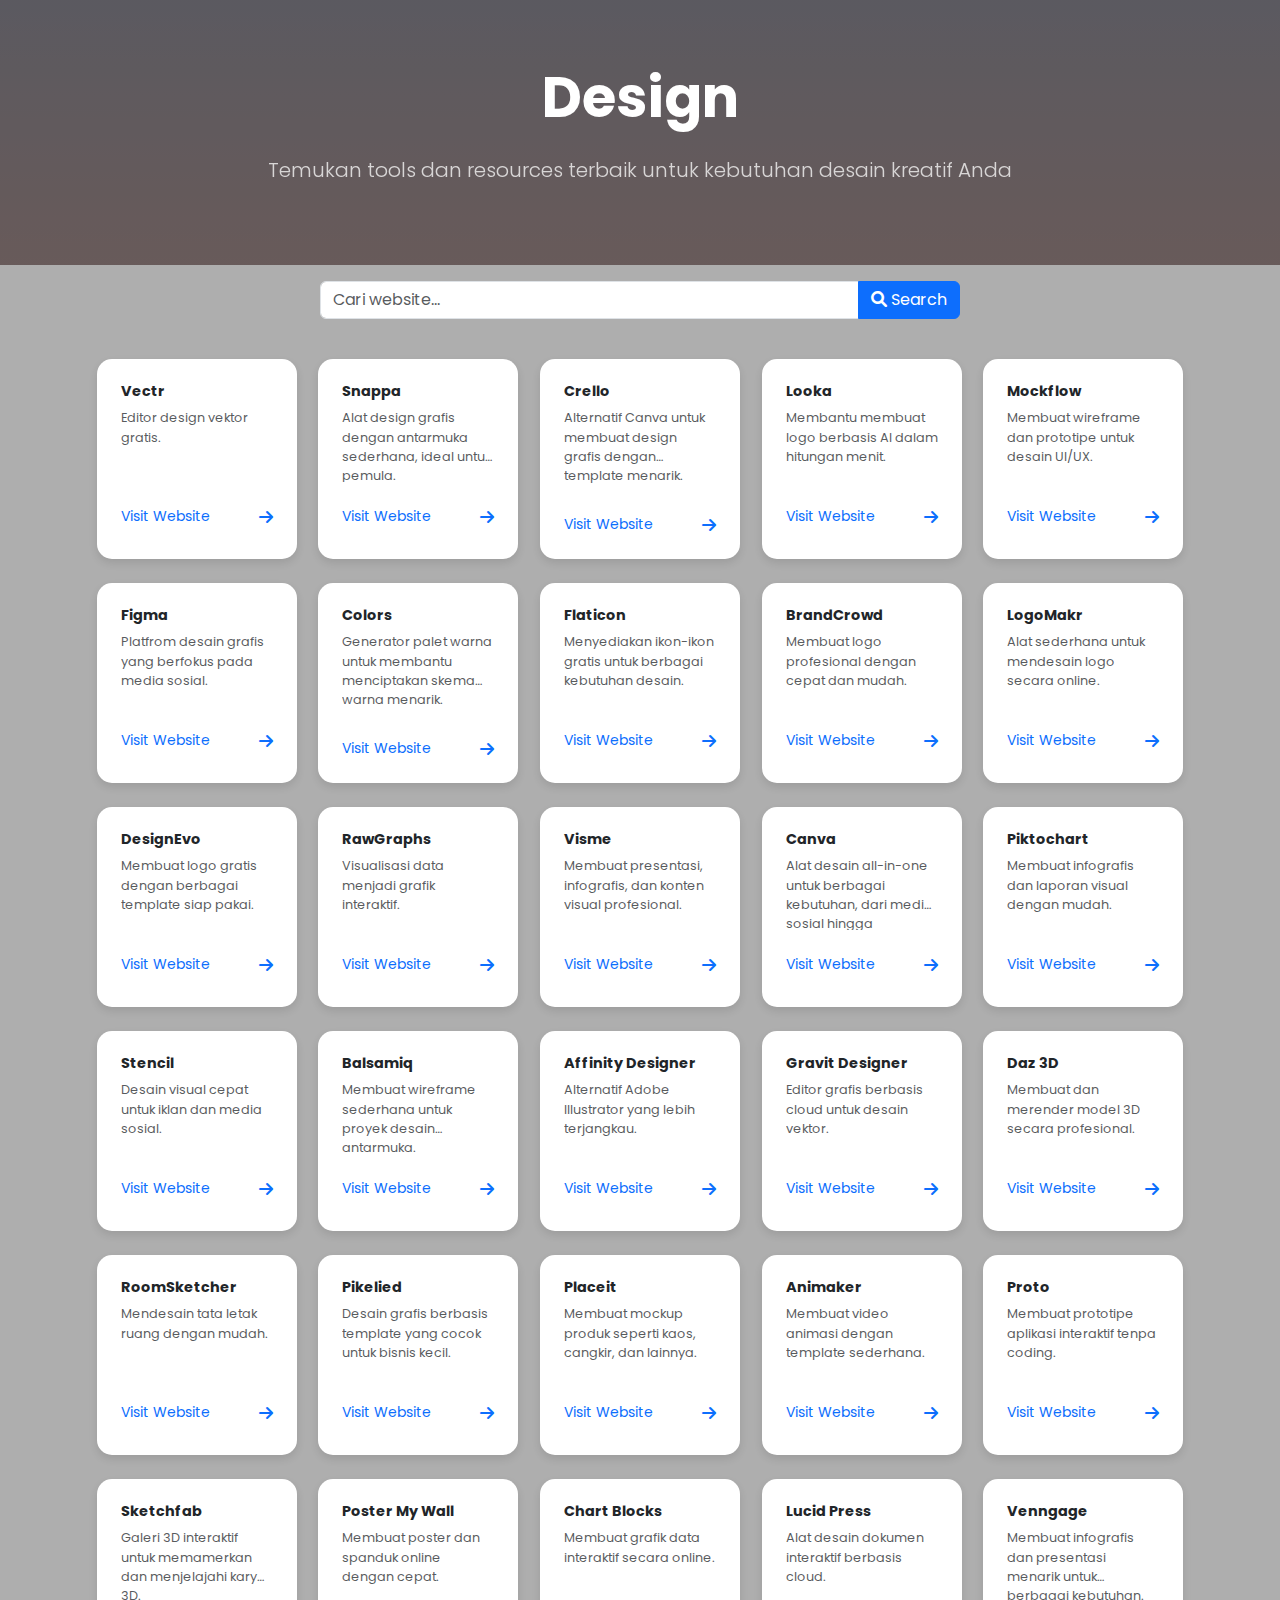
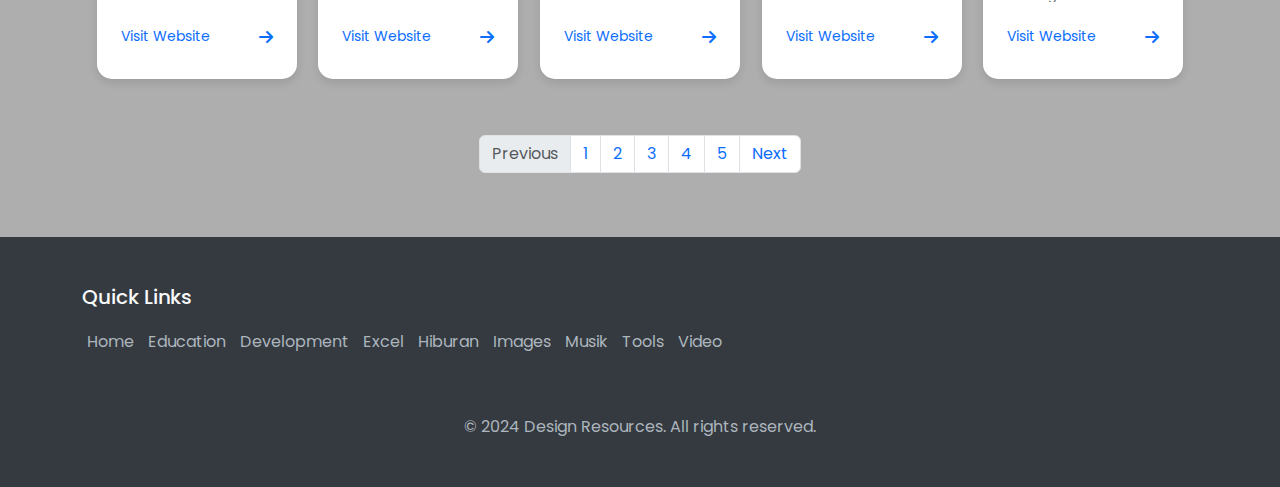
==== design/index.html @ 2daa6ef0 "first commit" ====
<!DOCTYPE html>
<html lang="en">
  <head>
    <meta charset="UTF-8" />
    <meta name="viewport" content="width=device-width, initial-scale=1.0" />
    <title>Design</title>
    <link
      href="https://cdn.jsdelivr.net/npm/bootstrap@5.3.2/dist/css/bootstrap.min.css"
      rel="stylesheet"
    />
    <link
      href="https://cdnjs.cloudflare.com/ajax/libs/font-awesome/6.0.0/css/all.min.css"
      rel="stylesheet"
    />
    <!-- Google Fonts -->
    <link rel="preconnect" href="https://fonts.googleapis.com" />
    <link rel="preconnect" href="https://fonts.gstatic.com" crossorigin />
    <link
      href="https://fonts.googleapis.com/css2?family=Poppins:wght@300;400;500;600;700&display=swap"
      rel="stylesheet"
    />
    <!-- link CSS -->
    <link rel="stylesheet" href="style.css" />
  </head>
  <body>
    <!-- Header -->
    <header class="text-white text-center">
      <div class="container">
        <h1 class="display-4 fw-bold mb-4">Design</h1>
        <p class="lead opacity-75">
          Temukan tools dan resources terbaik untuk kebutuhan desain kreatif
          Anda
        </p>
      </div>
    </header>
    <!-- Search Box -->
    <!-- Update search form -->
    <form
      class="d-flex justify-content-center"
      role="search"
      onsubmit="event.preventDefault();"
    >
      <div class="input-group w-50 mt-3">
        <input
          type="search"
          class="form-control"
          placeholder="Cari website..."
          aria-label="Search"
          oninput="searchWebsites()"
        />
        <button
          class="btn btn-primary"
          type="button"
          onclick="searchWebsites()"
        >
          <i class="fas fa-search"></i> Search
        </button>
      </div>
    </form>

    <!-- Add script before closing body tag -->
    <script src="script.js"></script>
    <!-- Main Content -->
    <main class="container py-4">
      <div class="row g-2">
        <!-- Card 1 -->
        <div class="col-6 col-md-3 col-lg-2">
          <a href="https://www.vectr.com" class="card-wrapper" target="_blank">
            <div class="card mh-100%">
              <div class="card-body p-4">
                <h6 class="card-title fw-bold mb-2">Vectr</h6>
                <p class="card-text text-muted small">
                  Editor design vektor gratis.
                </p>
                <div
                  class="d-flex align-items-center justify-content-between mt-2 mb-2"
                >
                  <span class="text-primary small">Visit Website</span>
                  <i class="fas fa-arrow-right arrow text-primary"></i>
                </div>
              </div>
            </div>
          </a>
        </div>

        <!-- Card 2 -->
        <div class="col-6 col-md-3 col-lg-2">
          <a href="https://snappa.com/" class="card-wrapper" target="_blank">
            <div class="card mh-100%">
              <div class="card-body p-4">
                <h6 class="card-title fw-bold mb-2">Snappa</h6>
                <p class="card-text text-muted small">
                  Alat design grafis dengan antarmuka sederhana, ideal untuk
                  pemula.
                </p>
                <div
                  class="d-flex align-items-center justify-content-between mt-2 mb-2"
                >
                  <span class="text-primary small">Visit Website</span>
                  <i class="fas fa-arrow-right arrow text-primary"></i>
                </div>
              </div>
            </div>
          </a>
        </div>

        <!-- Card 3 -->
        <div class="col-6 col-md-3 col-lg-2">
          <a href="https://www.crello.com" class="card-wrapper" target="_blank">
            <div class="card mh-100%">
              <div class="card-body p-4">
                <h6 class="card-title fw-bold mb-2">Crello</h6>
                <p class="card-text text-muted small">
                  Alternatif Canva untuk membuat design grafis dengan template
                  menarik.
                </p>
                <div
                  class="d-flex align-items-center justify-content-between mt-2"
                >
                  <span class="text-primary small">Visit Website</span>
                  <i class="fas fa-arrow-right arrow text-primary"></i>
                </div>
              </div>
            </div>
          </a>
        </div>

        <!-- Card 4 -->
        <div class="col-6 col-md-3 col-lg-2">
          <a href="https://www.looka.com" class="card-wrapper" target="_blank">
            <div class="card mh-100%">
              <div class="card-body p-4">
                <h6 class="card-title fw-bold mb-2">Looka</h6>
                <p class="card-text text-muted small">
                  Membantu membuat logo berbasis AI dalam hitungan menit.
                </p>
                <div
                  class="d-flex align-items-center justify-content-between mt-2 mb-2"
                >
                  <span class="text-primary small">Visit Website</span>
                  <i class="fas fa-arrow-right arrow text-primary"></i>
                </div>
              </div>
            </div>
          </a>
        </div>

        <!-- Card 5 -->
        <div class="col-6 col-md-3 col-lg-2">
          <a
            href="https://www.mockflow.com"
            class="card-wrapper"
            target="_blank"
          >
            <div class="card mh-100%">
              <div class="card-body p-4">
                <h6 class="card-title fw-bold mb-2">Mockflow</h6>
                <p class="card-text text-muted small">
                  Membuat wireframe dan prototipe untuk desain UI/UX.
                </p>
                <div
                  class="d-flex align-items-center justify-content-between mt-2 mb-2"
                >
                  <span class="text-primary small">Visit Website</span>
                  <i class="fas fa-arrow-right arrow text-primary"></i>
                </div>
              </div>
            </div>
          </a>
        </div>

        <!-- Card 6 -->
        <div class="col-6 col-md-3 col-lg-2">
          <a href="https://www.figma.com/" class="card-wrapper" target="_blank">
            <div class="card mh-100%">
              <div class="card-body p-4">
                <h6 class="card-title fw-bold mb-2">Figma</h6>
                <p class="card-text text-muted small">
                  Platfrom desain grafis yang berfokus pada media sosial.
                </p>
                <div
                  class="d-flex align-items-center justify-content-between mt-2 mb-2"
                >
                  <span class="text-primary small">Visit Website</span>
                  <i class="fas fa-arrow-right arrow text-primary"></i>
                </div>
              </div>
            </div>
          </a>
        </div>

        <!-- Card 7 -->
        <div class="col-6 col-md-3 col-lg-2">
          <a href="https://coolors.co/" class="card-wrapper" target="_blank">
            <div class="card mh-100%">
              <div class="card-body p-4">
                <h6 class="card-title fw-bold mb-2">Colors</h6>
                <p class="card-text text-muted small">
                  Generator palet warna untuk membantu menciptakan skema warna
                  menarik.
                </p>
                <div
                  class="d-flex align-items-center justify-content-between mt-2"
                >
                  <span class="text-primary small">Visit Website</span>
                  <i class="fas fa-arrow-right arrow text-primary"></i>
                </div>
              </div>
            </div>
          </a>
        </div>

        <!-- Card 8 -->
        <div class="col-6 col-md-3 col-lg-2">
          <a
            href="https://www.flaticon.com"
            class="card-wrapper"
            target="_blank"
          >
            <div class="card mh-100%">
              <div class="card-body p-4">
                <h6 class="card-title fw-bold mb-2">Flaticon</h6>
                <p class="card-text text-muted small">
                  Menyediakan ikon-ikon gratis untuk berbagai kebutuhan desain.
                </p>
                <div
                  class="d-flex align-items-center justify-content-between mt-2 mb-2"
                >
                  <span class="text-primary small">Visit Website</span>
                  <i class="fas fa-arrow-right arrow text-primary"></i>
                </div>
              </div>
            </div>
          </a>
        </div>

        <!-- Card 9 -->
        <div class="col-6 col-md-3 col-lg-2">
          <a
            href="https://www.brandcrowd.com/"
            class="card-wrapper"
            target="_blank"
          >
            <div class="card mh-100%">
              <div class="card-body p-4">
                <h6 class="card-title fw-bold mb-2">BrandCrowd</h6>
                <p class="card-text text-muted small">
                  Membuat logo profesional dengan cepat dan mudah.
                </p>
                <div
                  class="d-flex align-items-center justify-content-between mt-2 mb-2"
                >
                  <span class="text-primary small">Visit Website</span>
                  <i class="fas fa-arrow-right arrow text-primary"></i>
                </div>
              </div>
            </div>
          </a>
        </div>

        <!-- Card 10 -->
        <div class="col-6 col-md-3 col-lg-2">
          <a
            href="https://www.logomakr.com"
            class="card-wrapper"
            target="_blank"
          >
            <div class="card mh-100%">
              <div class="card-body p-4">
                <h6 class="card-title fw-bold mb-2">LogoMakr</h6>
                <p class="card-text text-muted small">
                  Alat sederhana untuk mendesain logo secara online.
                </p>
                <div
                  class="d-flex align-items-center justify-content-between mt-2 mb-2"
                >
                  <span class="text-primary small">Visit Website</span>
                  <i class="fas fa-arrow-right arrow text-primary"></i>
                </div>
              </div>
            </div>
          </a>
        </div>

        <!-- card 11 -->
        <div class="col-6 col-md-3 col-lg-2">
          <a
            href="https://www.designevo.com"
            class="card-wrapper"
            target="_blank"
          >
            <div class="card mh-100%">
              <div class="card-body p-4">
                <h6 class="card-title fw-bold mb-2">DesignEvo</h6>
                <p class="card-text text-muted small">
                  Membuat logo gratis dengan berbagai template siap pakai.
                </p>
                <div
                  class="d-flex align-items-center justify-content-between mt-2 mb-2"
                >
                  <span class="text-primary small">Visit Website</span>
                  <i class="fas fa-arrow-right arrow text-primary"></i>
                </div>
              </div>
            </div>
          </a>
        </div>

        <!-- card 12 -->
        <div class="col-6 col-md-3 col-lg-2">
          <a
            href="https://www.rawgraphs.io/"
            class="card-wrapper"
            target="_blank"
          >
            <div class="card mh-100%">
              <div class="card-body p-4">
                <h6 class="card-title fw-bold mb-2">RawGraphs</h6>
                <p class="card-text text-muted small">
                  Visualisasi data menjadi grafik interaktif.
                </p>
                <div
                  class="d-flex align-items-center justify-content-between mt-2 mb-2"
                >
                  <span class="text-primary small">Visit Website</span>
                  <i class="fas fa-arrow-right arrow text-primary"></i>
                </div>
              </div>
            </div>
          </a>
        </div>

        <!-- card 13 -->
        <div class="col-6 col-md-3 col-lg-2">
          <a href="https://www.visme.co" class="card-wrapper" target="_blank">
            <div class="card mh-100%">
              <div class="card-body p-4">
                <h6 class="card-title fw-bold mb-2">Visme</h6>
                <p class="card-text text-muted small">
                  Membuat presentasi, infografis, dan konten visual profesional.
                </p>
                <div
                  class="d-flex align-items-center justify-content-between mt-2 mb-2"
                >
                  <span class="text-primary small">Visit Website</span>
                  <i class="fas fa-arrow-right arrow text-primary"></i>
                </div>
              </div>
            </div>
          </a>
        </div>

        <!-- card 14 -->
        <div class="col-6 col-md-3 col-lg-2">
          <a href="https://www.canva.com/" class="card-wrapper" target="_blank">
            <div class="card mh-100%">
              <div class="card-body p-4">
                <h6 class="card-title fw-bold mb-2">Canva</h6>
                <p class="card-text text-muted small">
                  Alat desain all-in-one untuk berbagai kebutuhan, dari media
                  sosial hingga dokumen.
                </p>
                <div
                  class="d-flex align-items-center justify-content-between mt-2 mb-2"
                >
                  <span class="text-primary small">Visit Website</span>
                  <i class="fas fa-arrow-right arrow text-primary"></i>
                </div>
              </div>
            </div>
          </a>
        </div>

        <!-- card 15 -->
        <div class="col-6 col-md-3 col-lg-2">
          <a
            href="https://www.piktochart.com/"
            class="card-wrapper"
            target="_blank"
          >
            <div class="card mh-100%">
              <div class="card-body p-4">
                <h6 class="card-title fw-bold mb-2">Piktochart</h6>
                <p class="card-text text-muted small">
                  Membuat infografis dan laporan visual dengan mudah.
                </p>
                <div
                  class="d-flex align-items-center justify-content-between mt-2 mb-2"
                >
                  <span class="text-primary small">Visit Website</span>
                  <i class="fas fa-arrow-right arrow text-primary"></i>
                </div>
              </div>
            </div>
          </a>
        </div>

        <!-- card 16 -->
        <div class="col-6 col-md-3 col-lg-2">
          <a
            href="https://getstencil.com/"
            class="card-wrapper"
            target="_blank"
          >
            <div class="card mh-100%">
              <div class="card-body p-4">
                <h6 class="card-title fw-bold mb-2">Stencil</h6>
                <p class="card-text text-muted small">
                  Desain visual cepat untuk iklan dan media sosial.
                </p>
                <div
                  class="d-flex align-items-center justify-content-between mt-2 mb-2"
                >
                  <span class="text-primary small">Visit Website</span>
                  <i class="fas fa-arrow-right arrow text-primary"></i>
                </div>
              </div>
            </div>
          </a>
        </div>

        <!-- card 17 -->
        <div class="col-6 col-md-3 col-lg-2">
          <a
            href="https://www.balsamiq.com"
            class="card-wrapper"
            target="_blank"
          >
            <div class="card mh-100%">
              <div class="card-body p-4">
                <h6 class="card-title fw-bold mb-2">Balsamiq</h6>
                <p class="card-text text-muted small">
                  Membuat wireframe sederhana untuk proyek desain antarmuka.
                </p>
                <div
                  class="d-flex align-items-center justify-content-between mt-2 mb-2"
                >
                  <span class="text-primary small">Visit Website</span>
                  <i class="fas fa-arrow-right arrow text-primary"></i>
                </div>
              </div>
            </div>
          </a>
        </div>

        <!-- card 18 -->
        <div class="col-6 col-md-3 col-lg-2">
          <a
            href="https://affinity.serif.com/designer/"
            class="card-wrapper"
            target="_blank"
          >
            <div class="card mh-100%">
              <div class="card-body p-4">
                <h6 class="card-title fw-bold mb-2">Affinity Designer</h6>
                <p class="card-text text-muted small">
                  Alternatif Adobe Illustrator yang lebih terjangkau.
                </p>
                <div
                  class="d-flex align-items-center justify-content-between mt-2 mb-2"
                >
                  <span class="text-primary small">Visit Website</span>
                  <i class="fas fa-arrow-right arrow text-primary"></i>
                </div>
              </div>
            </div>
          </a>
        </div>

        <!-- card 19 -->
        <div class="col-6 col-md-3 col-lg-2">
          <a
            href="https://www.designer.io/"
            class="card-wrapper"
            target="_blank"
          >
            <div class="card mh-100%">
              <div class="card-body p-4">
                <h6 class="card-title fw-bold mb-2">Gravit Designer</h6>
                <p class="card-text text-muted small">
                  Editor grafis berbasis cloud untuk desain vektor.
                </p>
                <div
                  class="d-flex align-items-center justify-content-between mt-2 mb-2"
                >
                  <span class="text-primary small">Visit Website</span>
                  <i class="fas fa-arrow-right arrow text-primary"></i>
                </div>
              </div>
            </div>
          </a>
        </div>

        <!-- card 20 -->
        <div class="col-6 col-md-3 col-lg-2">
          <a href="https://www.daz3d.com" class="card-wrapper" target="_blank">
            <div class="card mh-100%">
              <div class="card-body p-4">
                <h6 class="card-title fw-bold mb-2">Daz 3D</h6>
                <p class="card-text text-muted small">
                  Membuat dan merender model 3D secara profesional.
                </p>
                <div
                  class="d-flex align-items-center justify-content-between mt-2 mb-2"
                >
                  <span class="text-primary small">Visit Website</span>
                  <i class="fas fa-arrow-right arrow text-primary"></i>
                </div>
              </div>
            </div>
          </a>
        </div>

        <!-- card 21 -->
        <div class="col-6 col-md-3 col-lg-2">
          <a
            href="https://www.roomsketcher.com/"
            class="card-wrapper"
            target="_blank"
          >
            <div class="card mh-100%">
              <div class="card-body p-4">
                <h6 class="card-title fw-bold mb-2">RoomSketcher</h6>
                <p class="card-text text-muted small">
                  Mendesain tata letak ruang dengan mudah.
                </p>
                <div
                  class="d-flex align-items-center justify-content-between mt-2 mb-2"
                >
                  <span class="text-primary small">Visit Website</span>
                  <i class="fas fa-arrow-right arrow text-primary"></i>
                </div>
              </div>
            </div>
          </a>
        </div>

        <!-- card 22 -->
        <div class="col-6 col-md-3 col-lg-2">
          <a
            href="https://www.pixelied.com"
            class="card-wrapper"
            target="_blank"
          >
            <div class="card mh-100%">
              <div class="card-body p-4">
                <h6 class="card-title fw-bold mb-2">Pikelied</h6>
                <p class="card-text text-muted small">
                  Desain grafis berbasis template yang cocok untuk bisnis kecil.
                </p>
                <div
                  class="d-flex align-items-center justify-content-between mt-2 mb-2"
                >
                  <span class="text-primary small">Visit Website</span>
                  <i class="fas fa-arrow-right arrow text-primary"></i>
                </div>
              </div>
            </div>
          </a>
        </div>

        <!-- card 23 -->
        <div class="col-6 col-md-3 col-lg-2">
          <a
            href="https://www.placeit.net"
            class="card-wrapper"
            target="_blank"
          >
            <div class="card mh-100%">
              <div class="card-body p-4">
                <h6 class="card-title fw-bold mb-2">Placeit</h6>
                <p class="card-text text-muted small">
                  Membuat mockup produk seperti kaos, cangkir, dan lainnya.
                </p>
                <div
                  class="d-flex align-items-center justify-content-between mt-2 mb-2"
                >
                  <span class="text-primary small">Visit Website</span>
                  <i class="fas fa-arrow-right arrow text-primary"></i>
                </div>
              </div>
            </div>
          </a>
        </div>

        <!-- card 24 -->
        <div class="col-6 col-md-3 col-lg-2">
          <a
            href="https://www.animaker.com"
            class="card-wrapper"
            target="_blank"
          >
            <div class="card mh-100%">
              <div class="card-body p-4">
                <h6 class="card-title fw-bold mb-2">Animaker</h6>
                <p class="card-text text-muted small">
                  Membuat video animasi dengan template sederhana.
                </p>
                <div
                  class="d-flex align-items-center justify-content-between mt-2 mb-2"
                >
                  <span class="text-primary small">Visit Website</span>
                  <i class="fas fa-arrow-right arrow text-primary"></i>
                </div>
              </div>
            </div>
          </a>
        </div>

        <!-- card 25 -->
        <div class="col-6 col-md-3 col-lg-2">
          <a href="https://www.proto.io" class="card-wrapper" target="_blank">
            <div class="card mh-100%">
              <div class="card-body p-4">
                <h6 class="card-title fw-bold mb-2">Proto</h6>
                <p class="card-text text-muted small">
                  Membuat prototipe aplikasi interaktif tenpa coding.
                </p>
                <div
                  class="d-flex align-items-center justify-content-between mt-2 mb-2"
                >
                  <span class="text-primary small">Visit Website</span>
                  <i class="fas fa-arrow-right arrow text-primary"></i>
                </div>
              </div>
            </div>
          </a>
        </div>

        <!-- card 26 -->
        <div class="col-6 col-md-3 col-lg-2">
          <a
            href="https://www.sketchfab.com"
            class="card-wrapper"
            target="_blank"
          >
            <div class="card mh-100%">
              <div class="card-body p-4">
                <h6 class="card-title fw-bold mb-2">Sketchfab</h6>
                <p class="card-text text-muted small">
                  Galeri 3D interaktif untuk memamerkan dan menjelajahi karya
                  3D.
                </p>
                <div
                  class="d-flex align-items-center justify-content-between mt-2 mb-2"
                >
                  <span class="text-primary small">Visit Website</span>
                  <i class="fas fa-arrow-right arrow text-primary"></i>
                </div>
              </div>
            </div>
          </a>
        </div>

        <!-- card 27 -->
        <div class="col-6 col-md-3 col-lg-2">
          <a href="https://www.postermywall.com" class="card-wrapper">
            <div class="card mh-100%">
              <div class="card-body p-4">
                <h6 class="card-title fw-bold mb-2">Poster My Wall</h6>
                <p class="card-text text-muted small">
                  Membuat poster dan spanduk online dengan cepat.
                </p>
                <div
                  class="d-flex align-items-center justify-content-between mt-2 mb-2"
                >
                  <span class="text-primary small">Visit Website</span>
                  <i class="fas fa-arrow-right arrow text-primary"></i>
                </div>
              </div>
            </div>
          </a>
        </div>

        <!-- card 28 -->
        <div class="col-6 col-md-3 col-lg-2">
          <a
            href="https://www.chartblocks.com"
            class="card-wrapper"
            target="_blank"
          >
            <div class="card mh-100%">
              <div class="card-body p-4">
                <h6 class="card-title fw-bold mb-2">Chart Blocks</h6>
                <p class="card-text text-muted small">
                  Membuat grafik data interaktif secara online.
                </p>
                <div
                  class="d-flex align-items-center justify-content-between mt-2 mb-2"
                >
                  <span class="text-primary small">Visit Website</span>
                  <i class="fas fa-arrow-right arrow text-primary"></i>
                </div>
              </div>
            </div>
          </a>
        </div>

        <!-- card 29 -->
        <div class="col-6 col-md-3 col-lg-2">
          <a
            href="https://www.lucidpress.com"
            class="card-wrapper"
            target="_blank"
          >
            <div class="card mh-100%">
              <div class="card-body p-4">
                <h6 class="card-title fw-bold mb-2">Lucid Press</h6>
                <p class="card-text text-muted small">
                  Alat desain dokumen interaktif berbasis cloud.
                </p>
                <div
                  class="d-flex align-items-center justify-content-between mt-2 mb-2"
                >
                  <span class="text-primary small">Visit Website</span>
                  <i class="fas fa-arrow-right arrow text-primary"></i>
                </div>
              </div>
            </div>
          </a>
        </div>

        <!-- card 30 -->
        <div class="col-6 col-md-3 col-lg-2">
          <a href="https://www.venngage.com" class="card-wrapper">
            <div class="card mh-100%">
              <div class="card-body p-4">
                <h6 class="card-title fw-bold mb-2">Venngage</h6>
                <p class="card-text text-muted small">
                  Membuat infografis dan presentasi menarik untuk berbagai
                  kebutuhan.
                </p>
                <div
                  class="d-flex align-items-center justify-content-between mt-2 mb-2"
                >
                  <span class="text-primary small">Visit Website</span>
                  <i class="fas fa-arrow-right arrow text-primary"></i>
                </div>
              </div>
            </div>
          </a>
        </div>
      </div>
    </main>

    <!-- page nations -->
    <nav aria-label="Page navigation example">
      <ul class="pagination justify-content-center mt-3">
        <li class="page-item disabled">
          <a class="page-link">Previous</a>
        </li>
        <li class="page-item"><a class="page-link" href="#">1</a></li>
        <li class="page-item"><a class="page-link" href="#">2</a></li>
        <li class="page-item"><a class="page-link" href="#">3</a></li>
        <li class="page-item"><a class="page-link" href="#">4</a></li>
        <li class="page-item"><a class="page-link" href="#">5</a></li>
        <li class="page-item">
          <a class="page-link" href="#">Next</a>
        </li>
      </ul>
    </nav>

    <!-- Footer -->
    <footer class="footer">
      <div class="container">
        <div class="footer-content">
          <!-- Quick Links -->
          <div class="footer-section">
            <h5>Quick Links</h5>
            <a href="..//home.html">Home</a>
            <a href="../education/index.html">Education</a>
            <a href="../developments/index.html">Development</a>
            <a href="../exel/index.html">Excel</a>
            <a href="../hiburan/index.html">Hiburan</a>
            <a href="../tools/index.html">Images</a>
            <a href="../musik/index.html">Musik</a>
            <a href="../tools/index.html">Tools</a>
            <a href="../video/index.html">Video</a>
          </div>

          <!-- Social Links -->
        </div>
        <!-- Copyright -->
        <div class="footer-bottom">
          <p>&copy; 2024 Design Resources. All rights reserved.</p>
        </div>
      </div>
    </footer>

    <script src="script.js"></script>

    <script src="https://cdn.jsdelivr.net/npm/bootstrap@5.3.2/dist/js/bootstrap.bundle.min.js"></script>
  </body>
</html>
---- design/style.css ----
body {
  display: flex;
  flex-direction: column;
  min-height: 100vh;
  margin: 0;
  background-color: #aeaeae;
  font-family: "Poppins", sans-serif;
}

* {
  font-family: "Poppins", sans-serif;
}

.container {
  flex: 1;
}

header {
  background: linear-gradient(
      rgba(118, 111, 139, 0.4),
      rgba(172, 116, 113, 0.4)
    ),
    url("https://images.unsplash.com/photo-1561070791-2526d30994b5?q=80&w=2000");
  background-size: cover;
  background-position: center;
  background-repeat: no-repeat;
  padding: 4rem 0;
  position: relative;
  backdrop-filter: blur(5px);
}

header::before {
  content: "";
  position: absolute;
  top: 0;
  left: 0;
  right: 0;
  bottom: 0;
  background: rgba(0, 0, 0, 0.4);
  z-index: 1;
}

header .container {
  position: relative;
  z-index: 2;
}

.card {
  width: 200px; /* Adjusted width */
  height: 200px; /* Adjusted height */
  margin: 0 auto;
  border: none;
  border-radius: 15px;
  transition: all 0.3s ease;
  overflow: hidden;
  position: relative;
  cursor: pointer;
  box-shadow: 0 4px 8px rgba(0, 0, 0, 0.1);
}

.card-body {
  padding: 1rem;
  display: flex;
  flex-direction: column;
  height: 100%;
}

.card-wrapper {
  text-decoration: none;
  color: inherit;
  display: block;
}

.card-wrapper:hover {
  text-decoration: none;
  color: inherit;
}

.row {
  display: grid;
  grid-template-columns: repeat(
    auto-fill,
    minmax(180px, 1fr)
  ); /* Adjusted for new card size */
  gap: 1rem;
  padding: 1rem;
}

.card-title {
  font-size: 0.9rem;
  margin-bottom: 0.5rem;
  line-height: 1.2;
}

.card-text {
  font-size: 0.8rem;
  flex-grow: 1;
  overflow: hidden;
  text-overflow: ellipsis;
  display: -webkit-box;
  -webkit-line-clamp: 3;
  -webkit-box-orient: vertical;
}

.card:hover {
  transform: translateY(-10px);
  box-shadow: 0 15px 30px rgba(0, 0, 0, 0.1);
}

.card::before {
  content: "";
  position: absolute;
  top: 0;
  left: 0;
  right: 0;
  bottom: 0;
  background: linear-gradient(135deg, #766f8b, #ac7471);
  opacity: 0;
  transition: 0.3s ease;
  z-index: 1;
}

.card:hover::before {
  opacity: 0.9;
}

.card-body {
  padding: 1rem;
  height: 100%;
  display: flex;
  flex-direction: column;
  justify-content: space-between;
  z-index: 2;
}

.col-6,
.col-md-3,
.col-lg-2 {
  width: auto;
  padding: 0;
}

.card:hover .card-body * {
  color: white !important;
}

.arrow {
  transition: transform 0.3s ease;
}

.card:hover .arrow {
  transform: translateX(5px);
}

.card a {
  font-size: 0.8rem;
}

/* footer */
.footer {
  display: flex;
  flex-direction: row;
  background: #343a40;
  color: white;
  padding: 2rem 0;
  margin-top: 3rem;
  width: 100%;
}

.footer-content {
  display: flex;
  flex-wrap: wrap;
}

.footer-section {
  flex: 1;
  min-width: 150px;
  margin: 1rem 0;
}

.footer-section h5 {
  display: flex;
  margin-bottom: 1rem;
  color: #f8f9fa;
  justify-content: flex-start;
}

.footer-section a {
  color: #adb5bd;
  text-decoration: none;
  display: inline-flex;
  margin-bottom: 0.5rem;
  transition: color 0.3s ease;
  text-align: center;
  justify-content: center;
  align-items: center;
  padding: 5px;
}

.footer-section a:hover {
  color: #f8f9fa;
  text-decoration: overline;
}

.social-links {
  display: flex;
  gap: 1rem;
  margin-top: 1rem;
}

.social-link {
  color: #adb5bd;
  font-size: 1.2rem;
  transition: color 0.3s ease;
}

.social-link:hover {
  color: #f8f9fa;
}

.footer-bottom {
  text-align: center;
  margin-top: 2rem;
  color: #adb5bd;
}
.search-section {
  background: #f8f9fa;
  padding: 5px;
  border-bottom: 1px solid #eee;
}
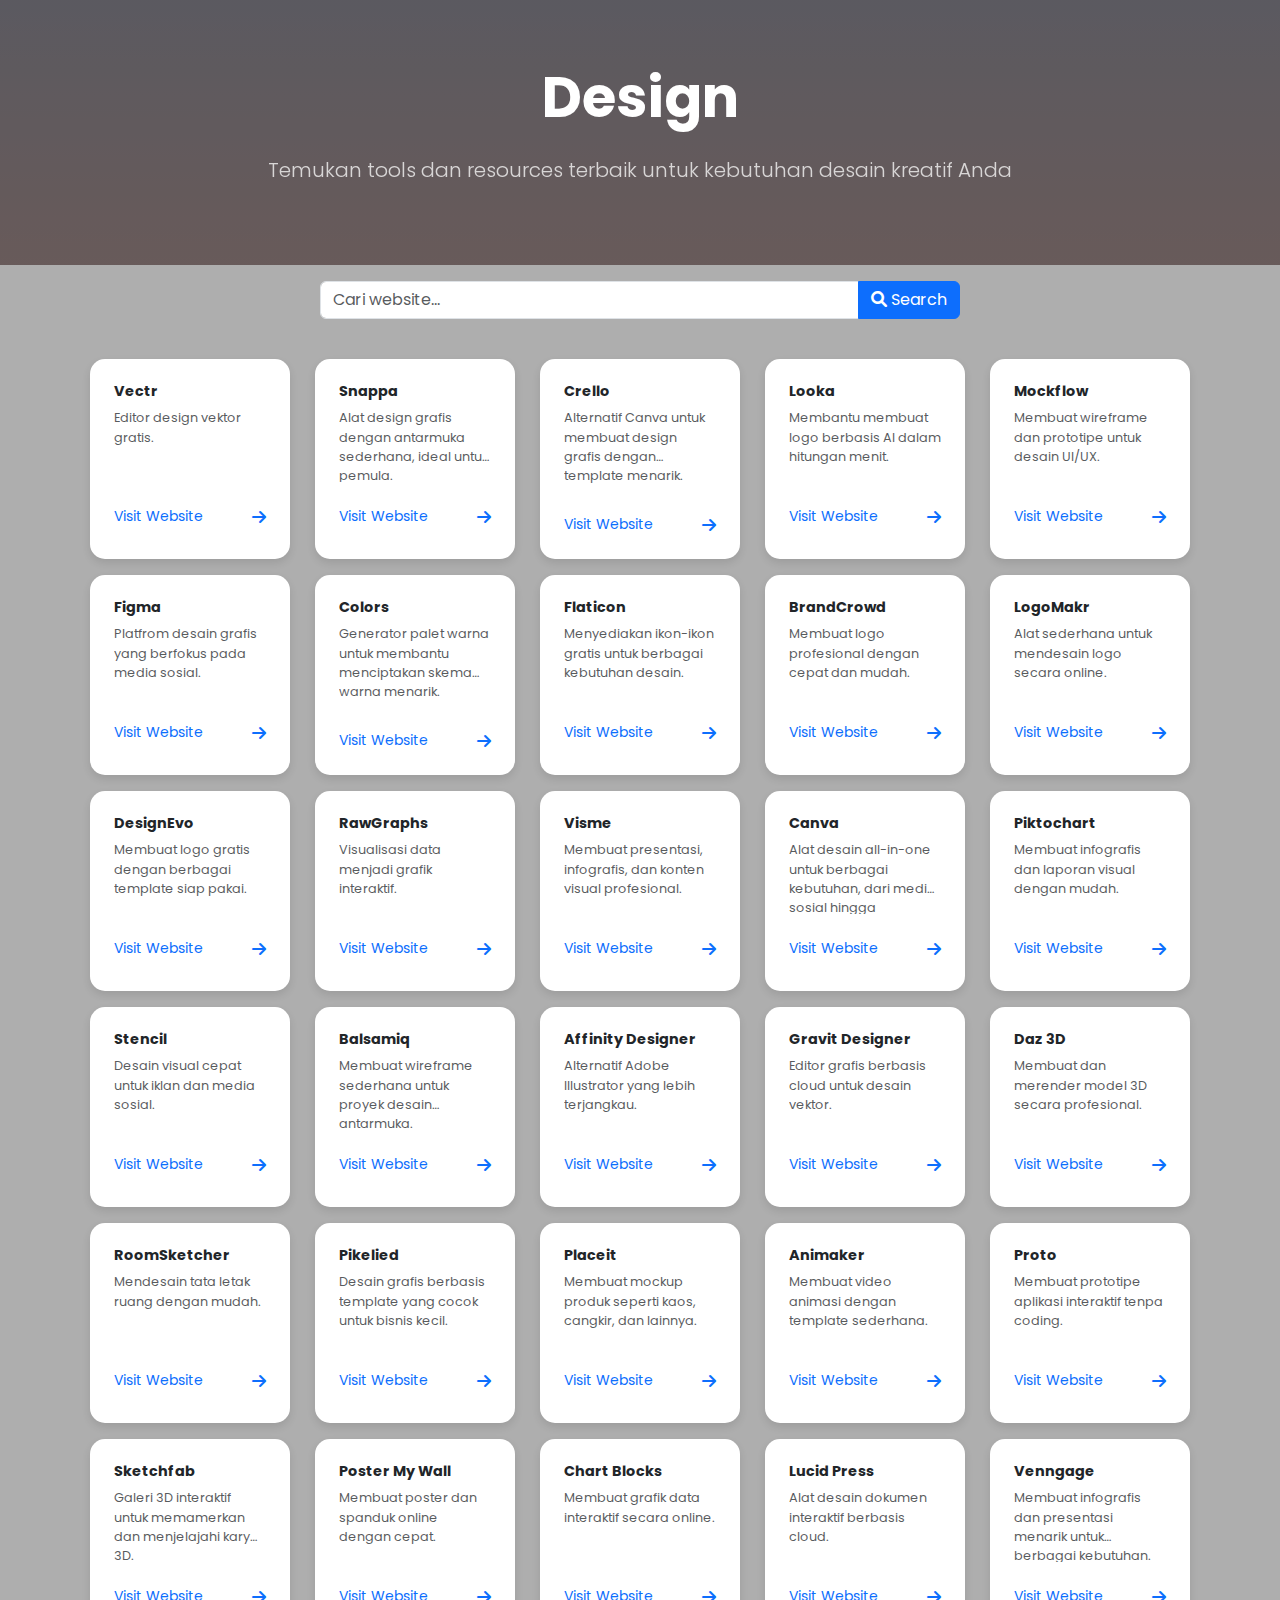
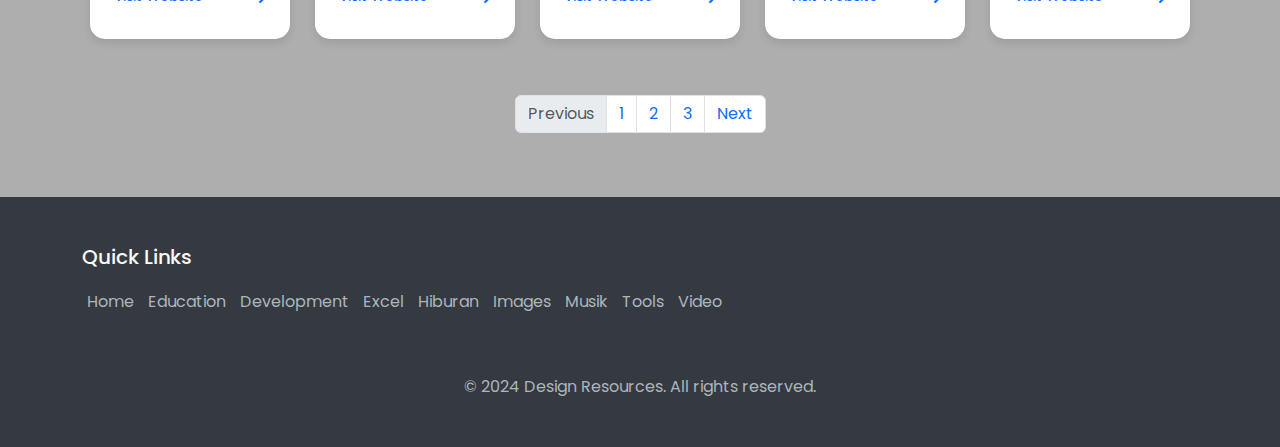
==== commit 52ba380f: "memfungsikan form contact section" ====
--- a/design/index.html
+++ b/design/index.html
@@ -62,7 +62,7 @@
     <script src="script.js"></script>
     <!-- Main Content -->
     <main class="container py-4">
-      <div class="row g-2">
+      <div class="row g-2d-flex-row flex-wrap justify-content-center">
         <!-- Card 1 -->
         <div class="col-6 col-md-3 col-lg-2">
           <a href="https://www.vectr.com" class="card-wrapper" target="_blank">
@@ -750,10 +750,10 @@
           <a class="page-link">Previous</a>
         </li>
         <li class="page-item"><a class="page-link" href="#">1</a></li>
-        <li class="page-item"><a class="page-link" href="#">2</a></li>
+        <li class="page-item">
+          <a class="page-link" href="./page-2/index.html">2</a>
+        </li>
         <li class="page-item"><a class="page-link" href="#">3</a></li>
-        <li class="page-item"><a class="page-link" href="#">4</a></li>
-        <li class="page-item"><a class="page-link" href="#">5</a></li>
         <li class="page-item">
           <a class="page-link" href="#">Next</a>
         </li>
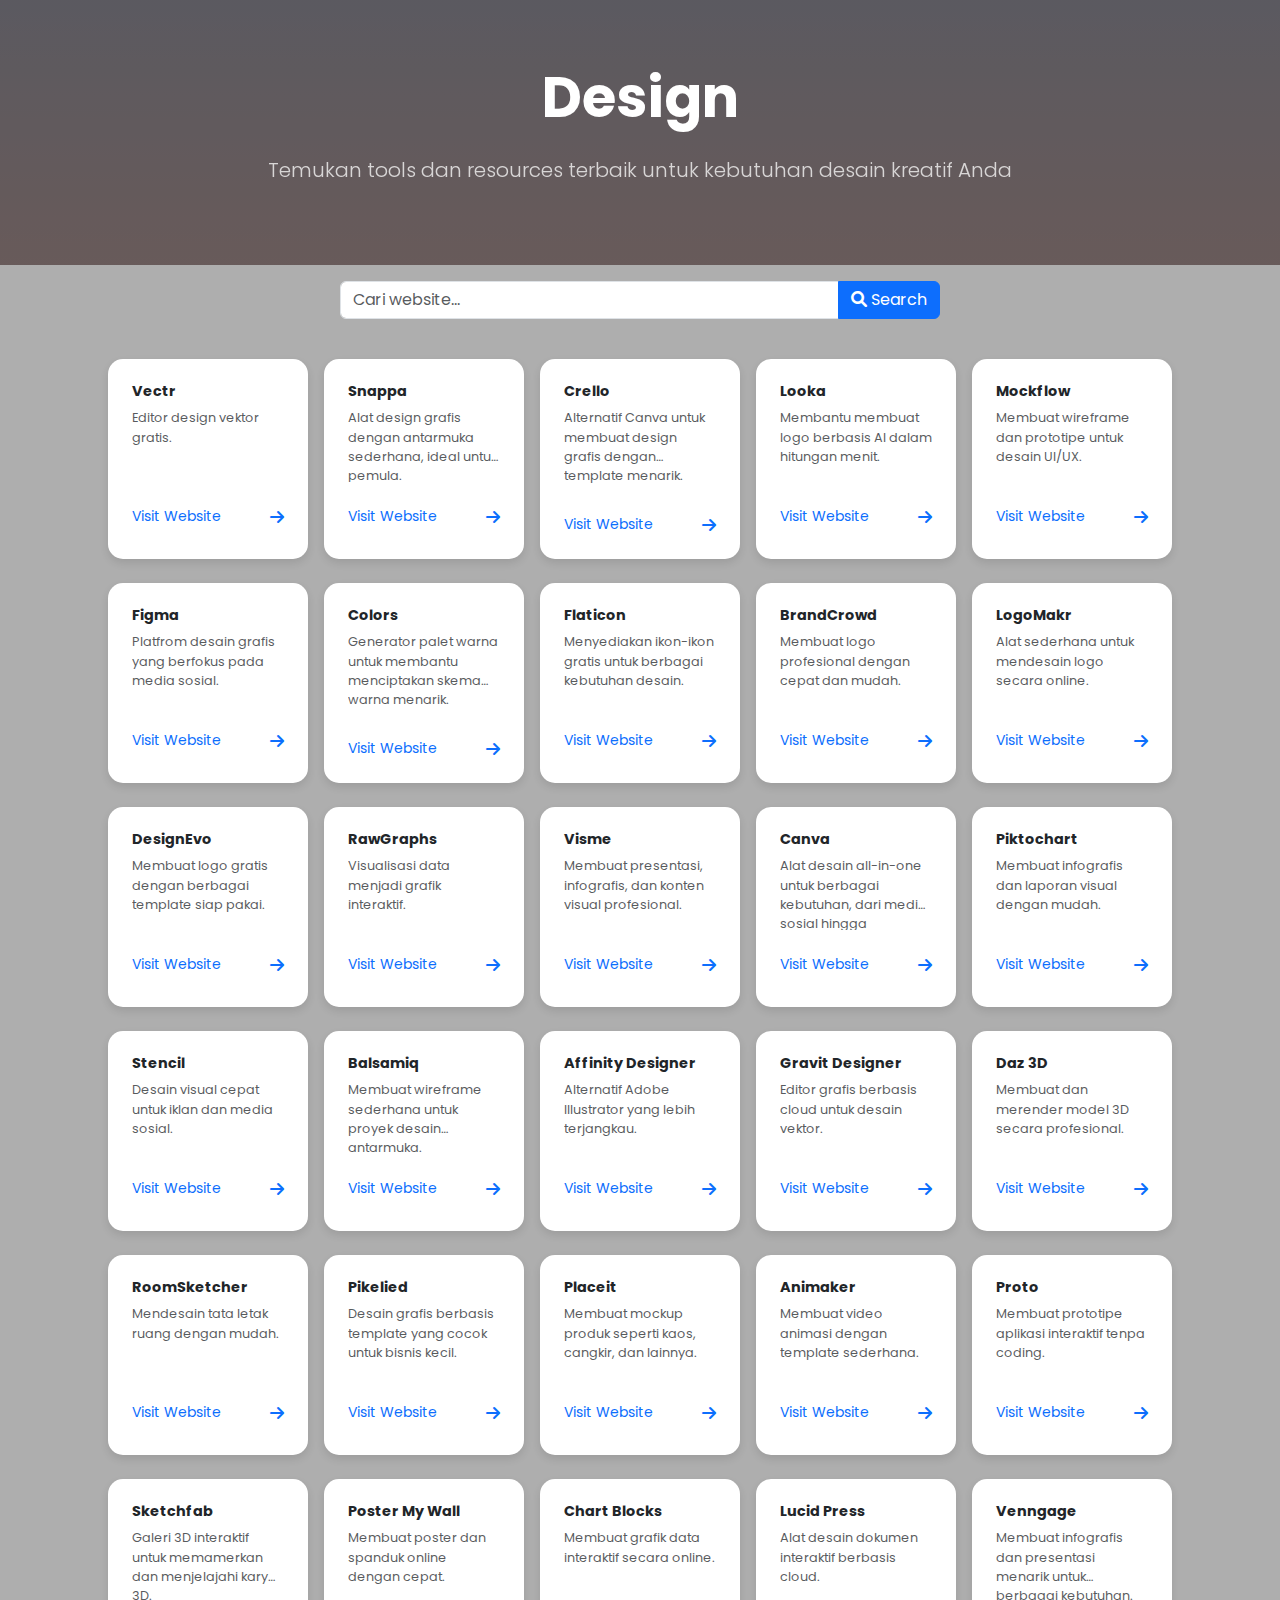
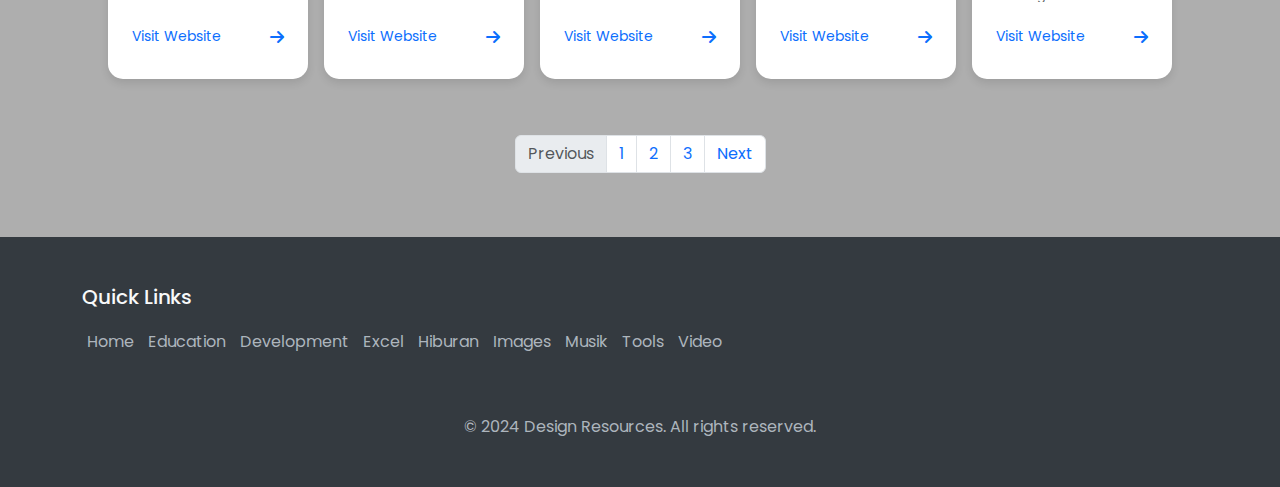
==== commit 9817c498: "sedah meresponsivkan beberapa halaman" ====
--- a/design/index.html
+++ b/design/index.html
@@ -62,7 +62,7 @@
     <script src="script.js"></script>
     <!-- Main Content -->
     <main class="container py-4">
-      <div class="row g-2d-flex-row flex-wrap justify-content-center">
+      <div class="row g-2 d-flex d-flex-row flex-wrap justify-content-center">
         <!-- Card 1 -->
         <div class="col-6 col-md-3 col-lg-2">
           <a href="https://www.vectr.com" class="card-wrapper" target="_blank">
--- a/design/style.css
+++ b/design/style.css
@@ -228,3 +228,43 @@
   padding: 5px;
   border-bottom: 1px solid #eee;
 }
+/* Add to your CSS file */
+@media (max-width: 576px) {
+  .input-group {
+    width: 100% !important;
+    margin: 0 10px;
+  }
+
+  .form-control {
+    font-size: 14px;
+    height: 40px;
+  }
+
+  .btn-primary {
+    padding: 0 15px;
+  }
+
+  .d-none {
+    display: none !important;
+  }
+}
+
+@media (min-width: 577px) {
+  .input-group {
+    max-width: 600px;
+    width: 90% !important;
+  }
+}
+
+.form-control:focus {
+  box-shadow: none;
+  border-color: #eb3349;
+}
+
+.btn-primary {
+  transition: all 0.3s ease;
+}
+
+.btn-primary:hover {
+  transform: translateX(2px);
+}
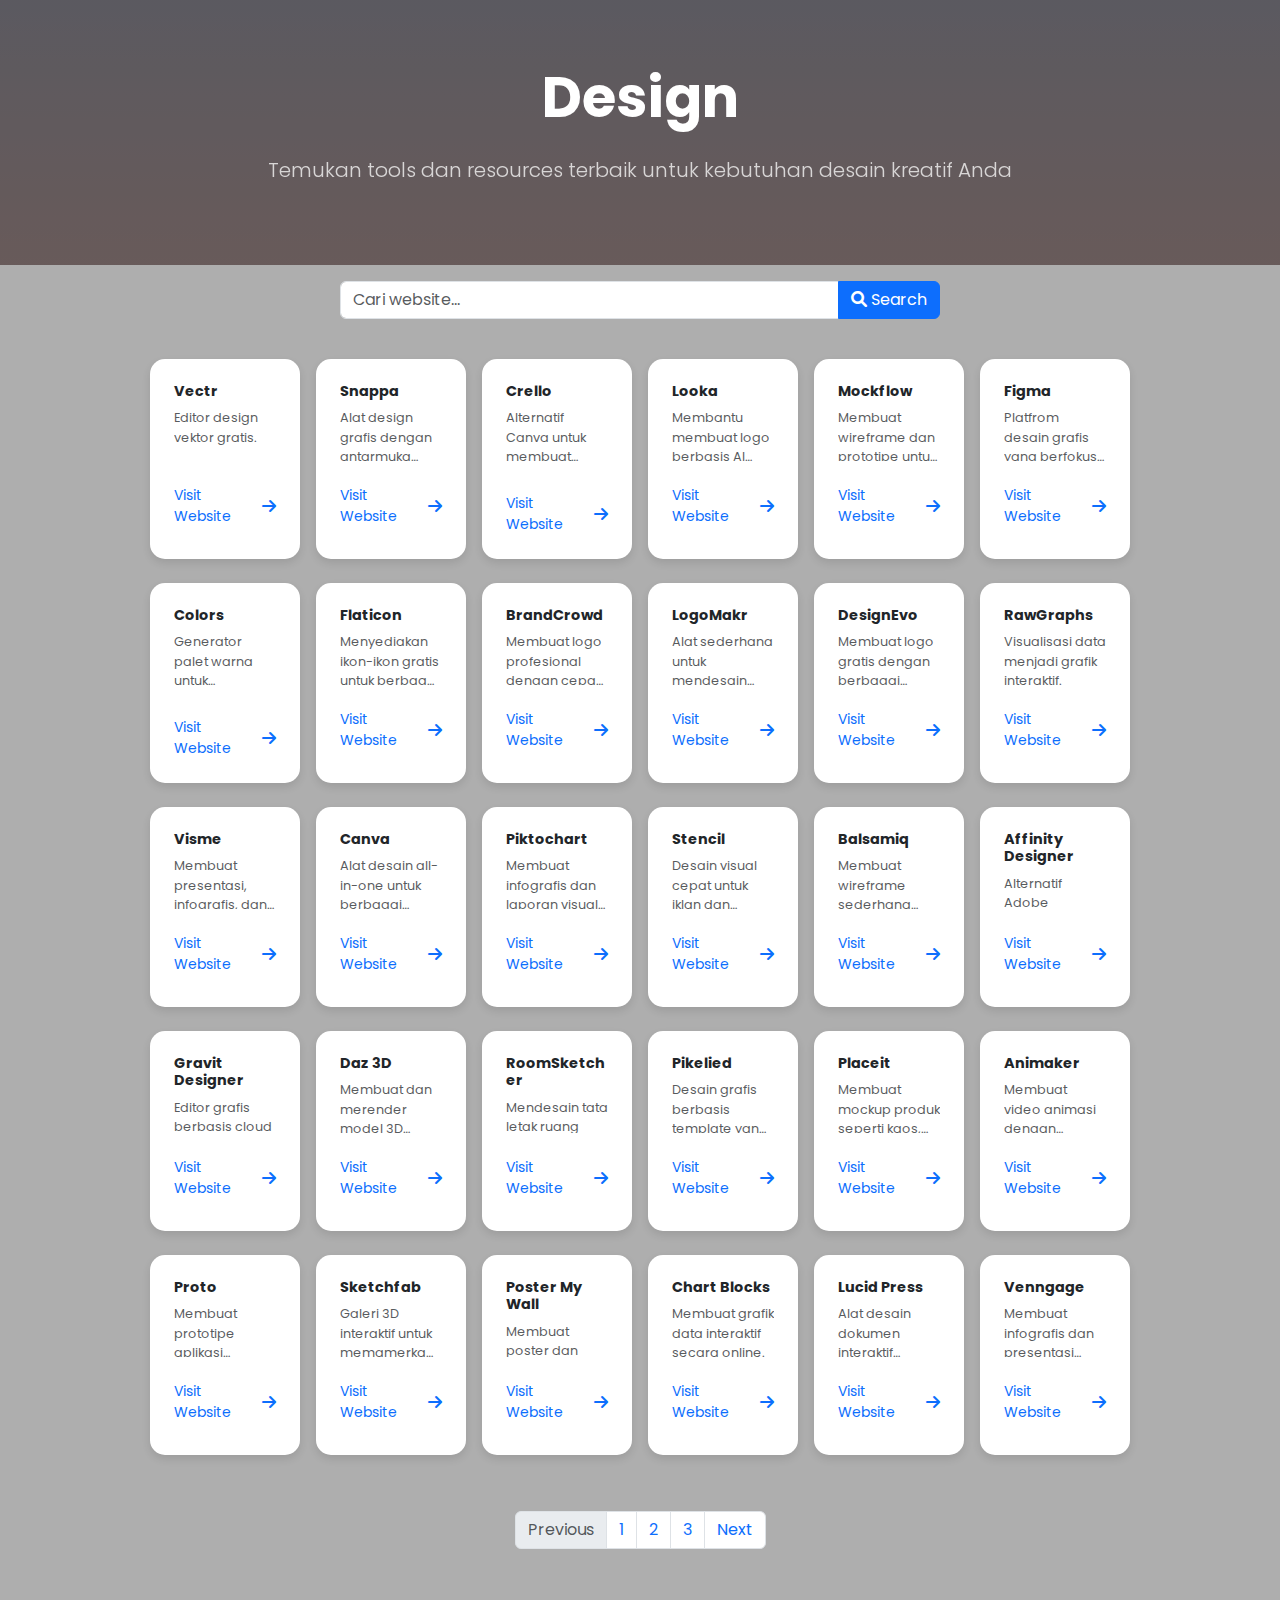
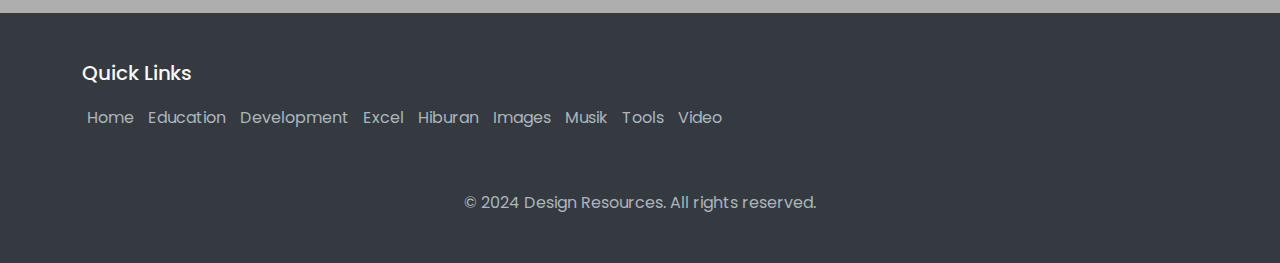
==== commit e6abf9ce: "hadeeh capek" ====
--- a/design/index.html
+++ b/design/index.html
@@ -62,9 +62,9 @@
     <script src="script.js"></script>
     <!-- Main Content -->
     <main class="container py-4">
-      <div class="row g-2 d-flex d-flex-row flex-wrap justify-content-center">
+      <div class="row g-2 d-flex flex-row flex-wrap justify-content-center">
         <!-- Card 1 -->
-        <div class="col-6 col-md-3 col-lg-2">
+        <div class="col-6 col-sm-6 col-md-4 col-lg-2">
           <a href="https://www.vectr.com" class="card-wrapper" target="_blank">
             <div class="card mh-100%">
               <div class="card-body p-4">
@@ -84,7 +84,7 @@
         </div>
 
         <!-- Card 2 -->
-        <div class="col-6 col-md-3 col-lg-2">
+        <div class="col-6 col-sm-6 col-md-4 col-lg-2">
           <a href="https://snappa.com/" class="card-wrapper" target="_blank">
             <div class="card mh-100%">
               <div class="card-body p-4">
@@ -105,7 +105,7 @@
         </div>
 
         <!-- Card 3 -->
-        <div class="col-6 col-md-3 col-lg-2">
+        <div class="col-6 col-sm-6 col-md-4 col-lg-2">
           <a href="https://www.crello.com" class="card-wrapper" target="_blank">
             <div class="card mh-100%">
               <div class="card-body p-4">
@@ -126,7 +126,7 @@
         </div>
 
         <!-- Card 4 -->
-        <div class="col-6 col-md-3 col-lg-2">
+        <div class="col-6 col-sm-6 col-md-4 col-lg-2">
           <a href="https://www.looka.com" class="card-wrapper" target="_blank">
             <div class="card mh-100%">
               <div class="card-body p-4">
@@ -146,7 +146,7 @@
         </div>
 
         <!-- Card 5 -->
-        <div class="col-6 col-md-3 col-lg-2">
+        <div class="col-6 col-sm-6 col-md-4 col-lg-2">
           <a
             href="https://www.mockflow.com"
             class="card-wrapper"
@@ -170,7 +170,7 @@
         </div>
 
         <!-- Card 6 -->
-        <div class="col-6 col-md-3 col-lg-2">
+        <div class="col-6 col-sm-6 col-md-4 col-lg-2">
           <a href="https://www.figma.com/" class="card-wrapper" target="_blank">
             <div class="card mh-100%">
               <div class="card-body p-4">
@@ -190,7 +190,7 @@
         </div>
 
         <!-- Card 7 -->
-        <div class="col-6 col-md-3 col-lg-2">
+        <div class="col-6 col-sm-6 col-md-4 col-lg-2">
           <a href="https://coolors.co/" class="card-wrapper" target="_blank">
             <div class="card mh-100%">
               <div class="card-body p-4">
@@ -211,7 +211,7 @@
         </div>
 
         <!-- Card 8 -->
-        <div class="col-6 col-md-3 col-lg-2">
+        <div class="col-6 col-sm-6 col-md-4 col-lg-2">
           <a
             href="https://www.flaticon.com"
             class="card-wrapper"
@@ -235,7 +235,7 @@
         </div>
 
         <!-- Card 9 -->
-        <div class="col-6 col-md-3 col-lg-2">
+        <div class="col-6 col-sm-6 col-md-4 col-lg-2">
           <a
             href="https://www.brandcrowd.com/"
             class="card-wrapper"
@@ -259,7 +259,7 @@
         </div>
 
         <!-- Card 10 -->
-        <div class="col-6 col-md-3 col-lg-2">
+        <div class="col-6 col-sm-6 col-md-4 col-lg-2">
           <a
             href="https://www.logomakr.com"
             class="card-wrapper"
@@ -283,7 +283,7 @@
         </div>
 
         <!-- card 11 -->
-        <div class="col-6 col-md-3 col-lg-2">
+        <div class="col-6 col-sm-6 col-md-4 col-lg-2">
           <a
             href="https://www.designevo.com"
             class="card-wrapper"
@@ -307,7 +307,7 @@
         </div>
 
         <!-- card 12 -->
-        <div class="col-6 col-md-3 col-lg-2">
+        <div class="col-6 col-sm-6 col-md-4 col-lg-2">
           <a
             href="https://www.rawgraphs.io/"
             class="card-wrapper"
@@ -331,7 +331,7 @@
         </div>
 
         <!-- card 13 -->
-        <div class="col-6 col-md-3 col-lg-2">
+        <div class="col-6 col-sm-6 col-md-4 col-lg-2">
           <a href="https://www.visme.co" class="card-wrapper" target="_blank">
             <div class="card mh-100%">
               <div class="card-body p-4">
@@ -351,7 +351,7 @@
         </div>
 
         <!-- card 14 -->
-        <div class="col-6 col-md-3 col-lg-2">
+        <div class="col-6 col-sm-6 col-md-4 col-lg-2">
           <a href="https://www.canva.com/" class="card-wrapper" target="_blank">
             <div class="card mh-100%">
               <div class="card-body p-4">
@@ -372,7 +372,7 @@
         </div>
 
         <!-- card 15 -->
-        <div class="col-6 col-md-3 col-lg-2">
+        <div class="col-6 col-sm-6 col-md-4 col-lg-2">
           <a
             href="https://www.piktochart.com/"
             class="card-wrapper"
@@ -396,7 +396,7 @@
         </div>
 
         <!-- card 16 -->
-        <div class="col-6 col-md-3 col-lg-2">
+        <div class="col-6 col-sm-6 col-md-4 col-lg-2">
           <a
             href="https://getstencil.com/"
             class="card-wrapper"
@@ -420,7 +420,7 @@
         </div>
 
         <!-- card 17 -->
-        <div class="col-6 col-md-3 col-lg-2">
+        <div class="col-6 col-sm-6 col-md-4 col-lg-2">
           <a
             href="https://www.balsamiq.com"
             class="card-wrapper"
@@ -444,7 +444,7 @@
         </div>
 
         <!-- card 18 -->
-        <div class="col-6 col-md-3 col-lg-2">
+        <div class="col-6 col-sm-6 col-md-4 col-lg-2">
           <a
             href="https://affinity.serif.com/designer/"
             class="card-wrapper"
@@ -468,7 +468,7 @@
         </div>
 
         <!-- card 19 -->
-        <div class="col-6 col-md-3 col-lg-2">
+        <div class="col-6 col-sm-6 col-md-4 col-lg-2">
           <a
             href="https://www.designer.io/"
             class="card-wrapper"
@@ -492,7 +492,7 @@
         </div>
 
         <!-- card 20 -->
-        <div class="col-6 col-md-3 col-lg-2">
+        <div class="col-6 col-sm-6 col-md-4 col-lg-2">
           <a href="https://www.daz3d.com" class="card-wrapper" target="_blank">
             <div class="card mh-100%">
               <div class="card-body p-4">
@@ -512,7 +512,7 @@
         </div>
 
         <!-- card 21 -->
-        <div class="col-6 col-md-3 col-lg-2">
+        <div class="col-6 col-sm-6 col-md-4 col-lg-2">
           <a
             href="https://www.roomsketcher.com/"
             class="card-wrapper"
@@ -536,7 +536,7 @@
         </div>
 
         <!-- card 22 -->
-        <div class="col-6 col-md-3 col-lg-2">
+        <div class="col-6 col-sm-6 col-md-4 col-lg-2">
           <a
             href="https://www.pixelied.com"
             class="card-wrapper"
@@ -560,7 +560,7 @@
         </div>
 
         <!-- card 23 -->
-        <div class="col-6 col-md-3 col-lg-2">
+        <div class="col-6 col-sm-6 col-md-4 col-lg-2">
           <a
             href="https://www.placeit.net"
             class="card-wrapper"
@@ -584,7 +584,7 @@
         </div>
 
         <!-- card 24 -->
-        <div class="col-6 col-md-3 col-lg-2">
+        <div class="col-6 col-sm-6 col-md-4 col-lg-2">
           <a
             href="https://www.animaker.com"
             class="card-wrapper"
@@ -608,7 +608,7 @@
         </div>
 
         <!-- card 25 -->
-        <div class="col-6 col-md-3 col-lg-2">
+        <div class="col-6 col-sm-6 col-md-4 col-lg-2">
           <a href="https://www.proto.io" class="card-wrapper" target="_blank">
             <div class="card mh-100%">
               <div class="card-body p-4">
@@ -628,7 +628,7 @@
         </div>
 
         <!-- card 26 -->
-        <div class="col-6 col-md-3 col-lg-2">
+        <div class="col-6 col-sm-6 col-md-4 col-lg-2">
           <a
             href="https://www.sketchfab.com"
             class="card-wrapper"
@@ -653,7 +653,7 @@
         </div>
 
         <!-- card 27 -->
-        <div class="col-6 col-md-3 col-lg-2">
+        <div class="col-6 col-sm-6 col-md-4 col-lg-2">
           <a href="https://www.postermywall.com" class="card-wrapper">
             <div class="card mh-100%">
               <div class="card-body p-4">
@@ -673,7 +673,7 @@
         </div>
 
         <!-- card 28 -->
-        <div class="col-6 col-md-3 col-lg-2">
+        <div class="col-6 col-sm-6 col-md-4 col-lg-2">
           <a
             href="https://www.chartblocks.com"
             class="card-wrapper"
@@ -697,7 +697,7 @@
         </div>
 
         <!-- card 29 -->
-        <div class="col-6 col-md-3 col-lg-2">
+        <div class="col-6 col-sm-6 col-md-4 col-lg-2">
           <a
             href="https://www.lucidpress.com"
             class="card-wrapper"
@@ -721,7 +721,7 @@
         </div>
 
         <!-- card 30 -->
-        <div class="col-6 col-md-3 col-lg-2">
+        <div class="col-6 col-sm-6 col-md-4 col-lg-2">
           <a href="https://www.venngage.com" class="card-wrapper">
             <div class="card mh-100%">
               <div class="card-body p-4">
--- a/design/style.css
+++ b/design/style.css
@@ -44,9 +44,12 @@
   position: relative;
   z-index: 2;
 }
+.col-6 {
+  transition: opacity 0.3s ease;
+}
 
 .card {
-  width: 200px; /* Adjusted width */
+  width: 150px; /* Adjusted width */
   height: 200px; /* Adjusted height */
   margin: 0 auto;
   border: none;
